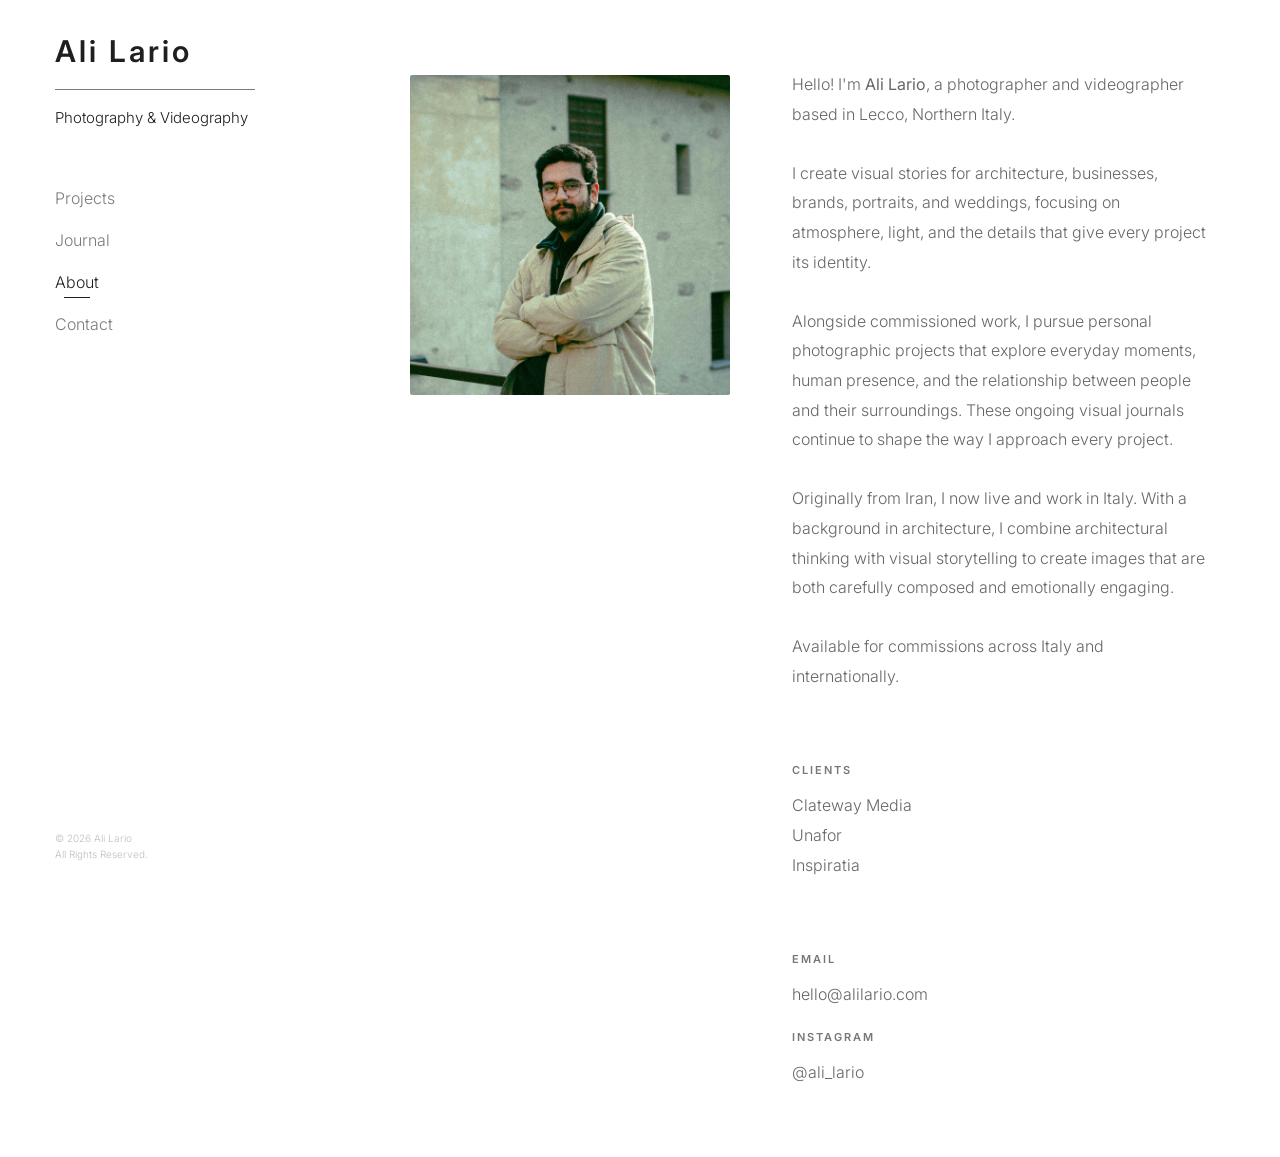
==== about.html @ 936a2332 "Add files via upload" ====
<!DOCTYPE html>

<html lang="en">

<head>

    <meta charset="UTF-8">

    <meta name="viewport"
          content="width=device-width, initial-scale=1.0">

    <title>About | Ali Lario</title>

    <link rel="icon"
          href="assets/icons/favicon.ico">

    <link rel="preconnect"
          href="https://fonts.googleapis.com">

    <link rel="preconnect"
          href="https://fonts.gstatic.com"
          crossorigin>

    <link href="https://fonts.googleapis.com/css2?family=Inter:wght@300;400;500;600&display=swap"
          rel="stylesheet">

    <!-- ========================================= -->
    <!-- SHARED STYLES -->
    <!-- ========================================= -->

    <link rel="stylesheet"
          href="assets/css/projects.css">

    <!-- ========================================= -->
    <!-- ABOUT STYLES -->
    <!-- ========================================= -->

    <link rel="stylesheet"
          href="assets/css/about.css">

</head>

<body>

<!-- MOBILE / TABLET HEADER -->

<header class="mobile-header">

    <a
        href="index.html"
        class="mobile-brand">

        Ali Lario

    </a>

    <button
        class="mobile-menu-button"
        id="mobile-menu-button"
        type="button"
        aria-label="Open menu"
        aria-controls="mobile-menu"
        aria-expanded="false">

        ☰

    </button>

</header>

<div class="page">

    <!-- ========================================= -->
    <!-- SIDEBAR -->
    <!-- ========================================= -->

    <aside class="sidebar">

        <div>

            <a
                href="index.html"
                class="brand">

                <h1>Ali Lario</h1>

                <div class="divider"></div>

                <p>

                    Photography &amp; Videography

                </p>

            </a>

            <nav class="sidebar-nav">

                <a href="projects.html">

                    Projects

                </a>

                <a href="journal.html">

                    Journal

                </a>

                <a
                    href="about.html"
                    class="active">

                    About

                </a>

                <a href="contact.html">

                    Contact

                </a>

            </nav>

        </div>

        <footer>

            © 2026 Ali Lario

            <br>

            All Rights Reserved.

        </footer>

    </aside>

    <!-- ========================================= -->
    <!-- ABOUT -->
    <!-- ========================================= -->

    <main class="about-content">

        <!-- ===================================== -->
        <!-- PORTRAIT -->
        <!-- ===================================== -->

        <section class="about-image">

            <img
                src="assets/images/about/profile.jpg"
                alt="Ali Lario">

        </section>

        <!-- ===================================== -->
        <!-- INFORMATION -->
        <!-- ===================================== -->

        <section class="about-info">

            <!-- Biography -->

            <div class="about-block">

                <p>

                    Hello! I'm <strong>Ali Lario</strong>, a photographer and videographer based in Lecco, Northern Italy.

                    <br><br>

                    I create visual stories for architecture, businesses, brands, portraits, and weddings, focusing on atmosphere, light, and the details that give every project its identity.

                    <br><br>

                    Alongside commissioned work, I pursue personal photographic projects that explore everyday moments, human presence, and the relationship between people and their surroundings. These ongoing visual journals continue to shape the way I approach every project.

                    <br><br>

                    Originally from Iran, I now live and work in Italy. With a background in architecture, I combine architectural thinking with visual storytelling to create images that are both carefully composed and emotionally engaging.

                    <br><br>

                    Available for commissions across Italy and internationally.

                </p>

            </div>

            <!-- Clients -->

            <div class="about-block">

                <span class="about-label">

                    Clients

                </span>

                <p>

                    Clateway Media

                    <br>

                    Unafor

                    <br>

                    Inspiratia

                </p>

            </div>

            <!-- Contact -->

            <div class="about-block">

                <span class="about-label">

                    Email

                </span>

                <p>

                    <a href="mailto:hello@alilario.com">

                        hello@alilario.com

                    </a>

                </p>

                <br>

                <span class="about-label">

                    Instagram

                </span>

                <p>

                    <a
                        href="https://instagram.com/ali_lario"
                        target="_blank"
                        rel="noopener">

                        @ali_lario

                    </a>

                </p>

            </div>

        </section>

    </main>

</div>

<!-- ==================================================
     MOBILE / TABLET MENU
================================================== -->

<div
    class="mobile-menu"
    id="mobile-menu"
    aria-hidden="true">

    <button
        class="mobile-menu-close"
        id="mobile-menu-close"
        type="button"
        aria-label="Close menu">

        ×

    </button>


    <nav class="mobile-menu-nav">

        <a href="projects.html">
            Architecture
        </a>

        <a href="projects.html">
            Corporate
        </a>

        <a href="projects.html">
            Wedding
        </a>

        <a href="journal.html">
            Journal
        </a>

        <a
            href="about.html"
            class="active">

            About

        </a>

        <a href="contact.html">
            Contact
        </a>

    </nav>


    <div class="mobile-menu-footer">

        © 2026 Ali Lario

        <br>

        All Rights Reserved.

    </div>

</div>

<script>

const menuButton =
    document.getElementById("mobile-menu-button");

const mobileMenu =
    document.getElementById("mobile-menu");

const menuClose =
    document.getElementById("mobile-menu-close");


function openMenu(){

    if(!mobileMenu) return;

    mobileMenu.classList.add("active");

    document.body.classList.add("menu-open");

    if(menuButton){

        menuButton.setAttribute(
            "aria-expanded",
            "true"
        );

    }

}


function closeMenu(){

    if(!mobileMenu) return;

    mobileMenu.classList.remove("active");

    document.body.classList.remove("menu-open");

    if(menuButton){

        menuButton.setAttribute(
            "aria-expanded",
            "false"
        );

    }

}


if(menuButton){

    menuButton.addEventListener(
        "click",
        openMenu
    );

}


if(menuClose){

    menuClose.addEventListener(
        "click",
        closeMenu
    );

}


if(mobileMenu){

    mobileMenu
        .querySelectorAll("a")
        .forEach(link=>{

            link.addEventListener(
                "click",
                closeMenu
            );

        });

}


document.addEventListener(
    "keydown",
    (event)=>{

        if(
            event.key==="Escape" &&
            mobileMenu &&
            mobileMenu.classList.contains("active")
        ){

            closeMenu();

        }

    }
);

</script>

</body>

</html>
---- assets/css/projects.css ----
/* ==========================================================
   ALILARIO.COM
   Projects Page v4.3
========================================================== */


/* ==========================================================
   RESET
========================================================== */

*{
    margin:0;
    padding:0;
    box-sizing:border-box;
}


/* ==========================================================
   ROOT
========================================================== */

:root{

    --white:#ffffff;
    --black:#1f1f1f;
    --gray:#7a7a7a;
    --light:#bdbdbd;

    --border:#ececec;

    --transition:.35s ease;

}


/* ==========================================================
   HTML & BODY
========================================================== */

html{
    scroll-behavior:smooth;
}

body{

    font-family:"Inter",sans-serif;

    background:var(--white);

    color:var(--black);

    overflow-x:hidden;

}


/* ==========================================================
   LINKS
========================================================== */

a{
    color:inherit;
    text-decoration:none;
}


/* ==========================================================
   IMAGES
========================================================== */

img{

    display:block;

    max-width:100%;

}


/* ==========================================================
   PAGE LAYOUT
========================================================== */

.page{

    display:grid;

    grid-template-columns:340px 1fr;

    min-height:100vh;

}


/* ==========================================================
   SIDEBAR
========================================================== */

.sidebar{

    position:sticky;

    top:0;

    align-self:start;

    height:100vh;

    display:flex;

    flex-direction:column;

    padding:38px 55px;

    background:var(--white);

}


/* ==========================================================
   BRAND
========================================================== */

.brand{

    display:block;

    text-decoration:none;

    color:inherit;

}


.brand h1{

    font-size:30px;

    font-weight:600;

    letter-spacing:3px;

    line-height:.9;

}


.divider{

    width:200px;

    height:.5px;

    background:var(--gray);

    margin:24px 0 16px;

}


.brand p{

    font-size:15px;

    font-weight:300;

    line-height:1.6;

}


/* ==========================================================
   DESKTOP NAVIGATION
========================================================== */

.sidebar-nav{

    display:flex;

    flex-direction:column;

    gap:22px;

    margin-top:58px;

}


.sidebar-nav a{

    position:relative;

    width:max-content;

    font-size:16px;

    font-weight:300;

    color:var(--gray);

    transition:var(--transition);

}


.sidebar-nav a:hover,
.sidebar-nav a.active{

    color:var(--black);

}


/* ==========================================================
   SIDEBAR UNDERLINE
========================================================== */

.sidebar-nav a::after{

    content:"";

    position:absolute;

    left:50%;

    bottom:-6px;

    width:0;

    height:1px;

    background:var(--black);

    transform:translateX(-50%);

    transition:var(--transition);

}


.sidebar-nav a:hover::after,
.sidebar-nav a.active::after{

    width:26px;

}


/* ==========================================================
   SIDEBAR FOOTER
========================================================== */

.sidebar footer{

    margin-top:auto;

    padding-top:60px;

    color:var(--light);

    font-size:10px;

    font-weight:300;

    line-height:1.6;

}


/* ==========================================================
   MAIN CONTENT
========================================================== */

.content{

    padding:45px 90px 70px;

}


/* ==========================================================
   CATEGORY NAVIGATION
========================================================== */

.categories{

    display:flex;

    gap:100px;

    margin-bottom:60px;

}


/* ==========================================================
   CATEGORY BUTTON
========================================================== */

.category{

    position:relative;

    border:none;

    background:none;

    cursor:pointer;

    font-family:inherit;

    font-size:16px;

    font-weight:300;

    color:var(--gray);

    transition:var(--transition);

}


.category:hover,
.category.active{

    color:var(--black);

}


/* ==========================================================
   CATEGORY UNDERLINE
========================================================== */

.category::after{

    content:"";

    position:absolute;

    left:50%;

    bottom:-8px;

    width:0;

    height:1px;

    background:var(--black);

    transform:translateX(-50%);

    transition:var(--transition);

}


.category:hover::after,
.category.active::after{

    width:34px;

}


/* ==========================================================
   PROJECT GRID
========================================================== */

.projects-gallery{

    display:grid;

    grid-template-columns:repeat(2,minmax(320px,680px));

    gap:60px;

    align-items:start;

}


/* ==========================================================
   PROJECT CARD
========================================================== */

.project-card{

    position:relative;

    display:block;

    overflow:hidden;

    cursor:pointer;

}


/* ==========================================================
   PROJECT IMAGE
========================================================== */

.project-image{

    overflow:hidden;

}


.project-image img{

    width:100%;

    height:auto;

    transition:

        transform .8s cubic-bezier(.22,1,.36,1),

        filter .45s ease;

}


/* ==========================================================
   PROJECT OVERLAY
========================================================== */

.project-overlay{

    position:absolute;

    inset:0;

    display:flex;

    align-items:flex-end;

    padding:34px;

    background:linear-gradient(

        to top,

        rgba(0,0,0,.55),

        rgba(0,0,0,.15),

        transparent

    );

    opacity:0;

    transition:.4s ease;

}


/* ==========================================================
   OVERLAY CONTENT
========================================================== */

.overlay-content{

    color:#fff;

    transform:translateY(18px);

    transition:.4s ease;

}


.overlay-content h2{

    font-size:30px;

    font-weight:400;

    margin-bottom:8px;

}


.overlay-content p{

    font-size:17px;

    font-weight:300;

}


/* ==========================================================
   DESKTOP HOVER
========================================================== */

.project-card:hover .project-image img{

    transform:scale(1.05);

}


.project-card:hover .project-overlay{

    opacity:1;

}


.project-card:hover .overlay-content{

    transform:translateY(0);

}


/* ==========================================================
   VIEWER OPEN — BACKGROUND
========================================================== */

.page.viewer-open{

    filter:blur(8px);

    transition:.35s ease;

}


/* ==========================================================
   PROJECT VIEWER
========================================================== */

.viewer{

    position:fixed;

    inset:0;

    display:flex;

    justify-content:center;

    align-items:center;

    opacity:0;

    visibility:hidden;

    pointer-events:none;

    transition:opacity .45s ease;

    z-index:1600;

}


.viewer.active{

    opacity:1;

    visibility:visible;

    pointer-events:auto;

}


/* ==========================================================
   VIEWER BACKDROP
========================================================== */

.viewer-backdrop{

    position:absolute;

    inset:0;

    background:rgba(15,15,15,.40);

    backdrop-filter:blur(14px);

}


/* ==========================================================
   VIEWER CONTAINER
========================================================== */

.viewer-container{

    position:relative;

    width:min(1850px,97vw);

    height:96vh;

    background:#fff;

    overflow:hidden;

    border-radius:8px;

    box-shadow:
        0 30px 90px rgba(0,0,0,.18);

    transform:scale(.97);

    opacity:0;

    transition:

        transform .7s cubic-bezier(.22,1,.36,1),

        opacity .45s ease;

}


.viewer.active .viewer-container{

    transform:scale(1);

    opacity:1;

}


/* ==========================================================
   VIEWER CONTENT — DESKTOP
========================================================== */

.viewer-content{

    display:grid;

    grid-template-columns:70% 30%;

    height:100%;

}


/* ==========================================================
   VIEWER GALLERY — DESKTOP
========================================================== */

.viewer-gallery{

    overflow-y:auto;

    overflow-x:hidden;

    padding:0;

    background:#ffffff;

    scroll-behavior:smooth;

}


.viewer-gallery img{

    width:100%;

    height:auto;

    display:block;

    object-fit:contain;

    margin-bottom:120px;

    opacity:0;

    transform:translateY(30px);

    transition:

        opacity .6s ease,

        transform .6s ease;

}


.viewer-gallery img:last-child{

    margin-bottom:24px;

}


.viewer.active .viewer-gallery img{

    opacity:1;

    transform:translateY(0);

}


/* ==========================================================
   VIEWER INFORMATION — DESKTOP
========================================================== */

.viewer-info{

    display:flex;

    border-left:1px solid var(--border);

    background:#ffffff;

}


.info-wrapper{

    align-self:flex-start;

    width:100%;

    padding:80px 70px;

    transform:translateX(40px);

    opacity:0;

    transition:

        transform .6s ease .15s,

        opacity .6s ease .15s;

}


.viewer.active .info-wrapper{

    transform:translateX(0);

    opacity:1;

}


/* ==========================================================
   VIEWER TITLE
========================================================== */

.info-wrapper h1{

    font-size:46px;

    font-weight:500;

    line-height:1.2;

    margin-bottom:70px;

}


/* ==========================================================
   INFORMATION BLOCK
========================================================== */

.info-block{

    margin-bottom:42px;

}


.info-block:last-child{

    margin-bottom:0;

}


.info-block span{

    display:block;

    margin-bottom:12px;

    font-size:11px;

    font-weight:500;

    letter-spacing:3px;

    text-transform:uppercase;

    color:var(--gray);

}


.info-block p{

    font-size:20px;

    font-weight:300;

    line-height:1.7;

}


/* ==========================================================
   VIEWER CLOSE — DESKTOP
========================================================== */

.viewer-close{

    position:absolute;

    top:32px;

    right:32px;

    width:44px;

    height:44px;

    border:none;

    background:none;

    cursor:pointer;

    font-size:42px;

    font-weight:300;

    color:#111;

    transition:.25s;

    z-index:30;

}


.viewer-close:hover{

    transform:rotate(90deg);

    opacity:.6;

}


/* ==========================================================
   VIEWER SCROLLBARS
========================================================== */

.viewer-gallery::-webkit-scrollbar,
.viewer-info::-webkit-scrollbar{

    width:6px;

}


.viewer-gallery::-webkit-scrollbar-thumb,
.viewer-info::-webkit-scrollbar-thumb{

    background:#d0d0d0;

}


/* ==========================================================
   MOBILE / TABLET HEADER
========================================================== */

.mobile-header{

    display:none;

}


.mobile-brand{

    font-size:22px;

    font-weight:600;

    letter-spacing:2px;

    line-height:1;

}


.mobile-menu-button{

    display:flex;

    align-items:center;

    justify-content:center;

    width:36px;

    height:36px;

    padding:0;

    border:none;

    background:none;

    color:var(--black);

    font-family:inherit;

    font-size:22px;

    font-weight:300;

    line-height:1;

    cursor:pointer;

}


/* ==========================================================
   MOBILE / TABLET MENU
========================================================== */

.mobile-menu{

    position:fixed;

    inset:0;

    z-index:2000;

    display:flex;

    flex-direction:column;

    align-items:center;

    justify-content:center;

    background:#ffffff;

    opacity:0;

    visibility:hidden;

    pointer-events:none;

    transition:

        opacity .3s ease,

        visibility .3s ease;

}


.mobile-menu.active{

    opacity:1;

    visibility:visible;

    pointer-events:auto;

}


/* ==========================================================
   MENU CLOSE
========================================================== */

.mobile-menu-close{

    position:absolute;

    top:24px;

    right:24px;

    width:40px;

    height:40px;

    padding:0;

    border:none;

    background:none;

    color:var(--black);

    font-family:inherit;

    font-size:28px;

    font-weight:300;

    line-height:1;

    cursor:pointer;

}


/* ==========================================================
   MENU NAVIGATION
========================================================== */

.mobile-menu-nav{

    display:flex;

    flex-direction:column;

    align-items:center;

    gap:28px;

}


.mobile-menu-nav a{

    position:relative;

    font-size:18px;

    font-weight:300;

    color:var(--gray);

    transition:var(--transition);

}


.mobile-menu-nav a:hover{

    color:var(--black);

}


.mobile-menu-nav a::after{

    content:"";

    position:absolute;

    left:50%;

    bottom:-7px;

    width:0;

    height:1px;

    background:var(--black);

    transform:translateX(-50%);

    transition:.3s ease;

}


.mobile-menu-nav a:hover::after{

    width:24px;

}


/* ==========================================================
   MENU FOOTER
========================================================== */

.mobile-menu-footer{

    position:absolute;

    left:24px;

    bottom:24px;

    color:var(--light);

    font-size:10px;

    font-weight:300;

    line-height:1.6;

}


/* ==========================================================
   TABLET
   601px — 1024px
========================================================== */

@media (min-width:601px) and (max-width:1024px){

    body{

        padding:0;

    }


    /* ------------------------------------------------------
       HEADER
    ------------------------------------------------------ */

    .mobile-header{

        position:fixed;

        top:0;

        left:0;

        right:0;

        z-index:1500;

        display:flex;

        align-items:center;

        justify-content:space-between;

        height:72px;

        padding:0 32px;

        background:rgba(255,255,255,.96);

        border-bottom:1px solid var(--border);

    }


    .mobile-brand{

        font-size:22px;

        font-weight:600;

        letter-spacing:2px;

        line-height:1;

    }


    .mobile-menu-button{

        display:flex;

        align-items:center;

        justify-content:center;

        width:36px;

        height:36px;

        padding:0;

        border:none;

        background:none;

        color:var(--black);

        font-family:inherit;

        font-size:22px;

        font-weight:300;

        line-height:1;

        cursor:pointer;

    }


    /* ------------------------------------------------------
       HIDE DESKTOP SIDEBAR
    ------------------------------------------------------ */

    .sidebar{

        display:none;

    }


    /* ------------------------------------------------------
       PAGE
    ------------------------------------------------------ */

    .page{

        display:block;

        min-height:100vh;

    }


    /* ------------------------------------------------------
       CONTENT
    ------------------------------------------------------ */

    .content{

        padding:112px 40px 60px;

    }


    /* ------------------------------------------------------
       CATEGORY FILTER
    ------------------------------------------------------ */

    .categories{

        display:none;

    }


    /* ------------------------------------------------------
       PROJECT / JOURNAL GRID
    ------------------------------------------------------ */

    .projects-gallery{

        grid-template-columns:repeat(2,minmax(0,1fr));

        gap:28px;

    }


    /* ------------------------------------------------------
       STATIC OVERLAY
    ------------------------------------------------------ */

    .project-overlay{

        opacity:1;

        padding:22px;

        background:linear-gradient(

            to top,

            rgba(0,0,0,.48),

            rgba(0,0,0,.10),

            transparent

        );

    }


    .overlay-content{

        transform:none;

    }


    .overlay-content h2{

        font-size:20px;

        margin-bottom:5px;

    }


    .overlay-content p{

        font-size:13px;

    }


    /* ------------------------------------------------------
       DISABLE HOVER
    ------------------------------------------------------ */

    .project-card:hover .project-image img{

        transform:none;

    }


    .project-card:hover .project-overlay{

        opacity:1;

    }


    .project-card:hover .overlay-content{

        transform:none;

    }


    /* ======================================================
       MOBILE / TABLET MENU
    ====================================================== */

    .mobile-menu{

        position:fixed;

        inset:0;

        z-index:2000;

        display:flex;

        flex-direction:column;

        align-items:center;

        justify-content:center;

        background:#ffffff;

        opacity:0;

        visibility:hidden;

        pointer-events:none;

        transition:
            opacity .3s ease,
            visibility .3s ease;

    }


    .mobile-menu.active{

        opacity:1;

        visibility:visible;

        pointer-events:auto;

    }


    .mobile-menu-close{

        position:absolute;

        top:24px;

        right:24px;

        width:40px;

        height:40px;

        padding:0;

        border:none;

        background:none;

        color:var(--black);

        font-family:inherit;

        font-size:28px;

        font-weight:300;

        line-height:1;

        cursor:pointer;

    }


    .mobile-menu-nav{

        display:flex;

        flex-direction:column;

        align-items:center;

        gap:28px;

    }


    .mobile-menu-nav a{

        position:relative;

        font-size:18px;

        font-weight:300;

        color:var(--gray);

        transition:var(--transition);

    }


    .mobile-menu-nav a:hover{

        color:var(--black);

    }


    .mobile-menu-footer{

        position:absolute;

        left:24px;

        bottom:24px;

        color:var(--light);

        font-size:10px;

        font-weight:300;

        line-height:1.6;

    }


    /* ======================================================
       PROJECT / JOURNAL VIEWER
    ====================================================== */

    .viewer{

        align-items:center;

    }


    .viewer-container{

        width:94vw;

        height:92vh;

        max-height:92vh;

        overflow-y:auto;

        overflow-x:hidden;

        overscroll-behavior:contain;

        -webkit-overflow-scrolling:touch;

        border-radius:8px;

    }


    .viewer-content{

        display:flex;

        flex-direction:column;

        height:auto;

        min-height:100%;

    }


    .viewer-close{

    position:sticky;

    top:0;

    padding-right:20px;

    width:100%;

    height:42px;

    display:flex;

    align-items:center;

    justify-content:flex-end;

    flex-shrink:0;

    font-size:30px;

    line-height:1;

    background:#ffffff;

    color:#111;

    z-index:1000;

}


    .viewer-close:hover{

        transform:none;

        opacity:.6;

    }


    .viewer-gallery{

        width:100%;

        height:auto;

        overflow:visible;

        padding-top:20px;

        scroll-behavior:auto;

    }


    .viewer-gallery img{

        width:100%;

        height:auto;

        margin:0 0 28px;

        opacity:1;

        transform:none;

        transition:none;

    }


    .viewer-gallery img:last-child{

        margin-bottom:0;

    }


    .viewer-info{

        width:100%;

        display:block;

        border-left:none;

        border-top:1px solid var(--border);

        overflow:visible;

        flex:none;

    }


    .info-wrapper{

        width:100%;

        padding:42px 40px 50px;

        transform:none;

        opacity:1;

        transition:none;

    }


    .viewer.active .info-wrapper{

        transform:none;

        opacity:1;

    }


    .info-wrapper h1{

        font-size:36px;

        line-height:1.1;

        margin-bottom:38px;

    }


    .info-block{

        margin-bottom:24px;

    }


    .info-block span{

        margin-bottom:8px;

        font-size:9px;

        letter-spacing:2.5px;

    }


    .info-block p{

        font-size:16px;

        line-height:1.5;

    }

}


/* ==========================================================
   MOBILE
   600px AND BELOW
========================================================== */

@media (max-width:600px){

    body{

        padding:0;

    }


    /* ------------------------------------------------------
       HEADER
    ------------------------------------------------------ */

    .mobile-header{

        position:fixed;

        top:0;

        left:0;

        right:0;

        z-index:1500;

        display:flex;

        align-items:center;

        justify-content:space-between;

        height:64px;

        padding:0 22px;

        background:rgba(255,255,255,.96);

        border-bottom:1px solid var(--border);

    }


    .mobile-brand{

        font-size:20px;

        font-weight:600;

        letter-spacing:2px;

        line-height:1;

    }


    .mobile-menu-button{

        display:flex;

        align-items:center;

        justify-content:center;

        width:34px;

        height:34px;

        padding:0;

        border:none;

        background:none;

        color:var(--black);

        font-family:inherit;

        font-size:21px;

        font-weight:300;

        line-height:1;

        cursor:pointer;

    }


    /* ------------------------------------------------------
       HIDE DESKTOP SIDEBAR
    ------------------------------------------------------ */

    .sidebar{

        display:none;

    }


    /* ------------------------------------------------------
       PAGE
    ------------------------------------------------------ */

    .page{

        display:block;

        min-height:100vh;

    }


    /* ------------------------------------------------------
       CONTENT
    ------------------------------------------------------ */

    .content{

        padding:94px 22px 40px;

    }


    .categories{

        display:none;

    }


    /* ------------------------------------------------------
       ONE COLUMN
    ------------------------------------------------------ */

    .projects-gallery{

        grid-template-columns:1fr;

        gap:28px;

    }


    /* ------------------------------------------------------
       STATIC OVERLAY
    ------------------------------------------------------ */

    .project-overlay{

        opacity:1;

        padding:18px;

        background:linear-gradient(

            to top,

            rgba(0,0,0,.50),

            rgba(0,0,0,.10),

            transparent

        );

    }


    .overlay-content{

        transform:none;

    }


    .overlay-content h2{

        font-size:18px;

        font-weight:400;

        margin-bottom:5px;

    }


    .overlay-content p{

        font-size:12px;

        font-weight:300;

    }


    .project-card:hover .project-image img{

        transform:none;

    }


    .project-card:hover .project-overlay{

        opacity:1;

    }


    .project-card:hover .overlay-content{

        transform:none;

    }


    /* ======================================================
       MOBILE MENU
    ====================================================== */

    .mobile-menu{

        position:fixed;

        inset:0;

        z-index:2000;

        display:flex;

        flex-direction:column;

        align-items:center;

        justify-content:center;

        background:#ffffff;

        opacity:0;

        visibility:hidden;

        pointer-events:none;

        transition:
            opacity .3s ease,
            visibility .3s ease;

    }


    .mobile-menu.active{

        opacity:1;

        visibility:visible;

        pointer-events:auto;

    }


    .mobile-menu-close{

        position:absolute;

        top:15px;

        right:18px;

        width:40px;

        height:40px;

        padding:0;

        border:none;

        background:none;

        color:var(--black);

        font-family:inherit;

        font-size:26px;

        font-weight:300;

        line-height:1;

        cursor:pointer;

    }


    .mobile-menu-nav{

        display:flex;

        flex-direction:column;

        align-items:center;

        gap:22px;

    }


    .mobile-menu-nav a{

        position:relative;

        font-size:15px;

        font-weight:300;

        color:var(--gray);

        transition:var(--transition);

    }


    .mobile-menu-nav a:hover{

        color:var(--black);

    }


    .mobile-menu-footer{

        position:absolute;

        left:24px;

        bottom:24px;

        color:var(--light);

        font-size:8px;

        font-weight:300;

        line-height:1.6;

    }


    /* ======================================================
       VIEWER
    ====================================================== */

    .viewer{

        align-items:center;

    }


    .viewer-container{

        width:calc(100vw - 24px);

        height:calc(100vh - 24px);

        max-height:calc(100vh - 24px);

        overflow-y:auto;

        overflow-x:hidden;

        overscroll-behavior:contain;

        -webkit-overflow-scrolling:touch;

        border-radius:4px;

    }


    .viewer-content{

        display:flex;

        flex-direction:column;

        height:auto;

        min-height:100%;

    }


    .viewer-close{

    position:sticky;

    top:0;

    padding-right:20px;

    width:100%;

    height:42px;

    display:flex;

    align-items:center;

    justify-content:flex-end;

    flex-shrink:0;

    font-size:30px;

    line-height:1;

    background:#ffffff;

    color:#111;

    z-index:1000;

}


    .viewer-close:hover{

        transform:none;

        opacity:.6;

    }


    .viewer-gallery{

        width:100%;

        height:auto;

        overflow:visible;

        padding-top:20px;

        scroll-behavior:auto;

    }


    .viewer-gallery img{

        width:100%;

        height:auto;

        margin:0 0 24px;

        opacity:1;

        transform:none;

        transition:none;

    }


    .viewer-gallery img:last-child{

        margin-bottom:0;

    }


    .viewer-info{

        width:100%;

        display:block;

        border-left:none;

        border-top:1px solid var(--border);

        overflow:visible;

        flex:none;

    }


    .info-wrapper{

        width:100%;

        padding:30px 22px 38px;

        transform:none;

        opacity:1;

        transition:none;

    }


    .viewer.active .info-wrapper{

        transform:none;

        opacity:1;

    }


    .info-wrapper h1{

        font-size:30px;

        line-height:1.1;

        margin-bottom:32px;

    }


    .info-block{

        margin-bottom:20px;

    }


    .info-block span{

        font-size:8px;

        letter-spacing:2px;

        margin-bottom:7px;

    }


    .info-block p{

        font-size:15px;

        line-height:1.45;

    }

}


/* ==========================================================
   VERY SMALL PHONES
   380px AND BELOW
========================================================== */

@media (max-width:380px){

    .mobile-header{

        padding:0 18px;

    }


    .mobile-brand{

        font-size:18px;

    }


    .content{

        padding-left:18px;

        padding-right:18px;

    }


    .projects-gallery{

        gap:22px;

    }


    .project-overlay{

        padding:15px;

    }


    .overlay-content h2{

        font-size:17px;

    }


    .overlay-content p{

        font-size:11px;

    }


    .mobile-menu-nav{

        gap:24px;

    }


    .mobile-menu-nav a{

        font-size:17px;

    }


    .viewer-container{

        width:calc(100vw - 16px);

        height:calc(100vh - 16px);

        max-height:calc(100vh - 16px);

    }


    .viewer-close{

        width:42px;

        height:42px;

        font-size:25px;

    }


    .viewer-gallery{

        padding-top:42px;

    }


    .info-wrapper{

        padding:26px 18px 34px;

    }


    .info-wrapper h1{

        font-size:28px;

        margin-bottom:28px;

    }


    .info-block{

        margin-bottom:18px;

    }


    .info-block p{

        font-size:14px;

    }

}

/* ==========================================================
   PROJECTS — TABLET LANDSCAPE
========================================================== */

@media (min-width:1025px) and (max-width:1200px)
and (orientation:landscape){

    #projects-gallery .project-overlay{
        display:block !important;
        opacity:1 !important;
    }

    #projects-gallery .overlay-content{
        transform:translate(-20px, 120px);
    }

    #projects-gallery .overlay-content h2{
        font-size:16px;
    }

    #projects-gallery .overlay-content p{
        font-size:10px;
    }


    /* VIEWER — CENTER ON FULL VIEWPORT */

    .viewer{
        position:fixed;
        inset:0;
        width:100vw;
        height:100vh;
        align-items:center;
        justify-content:center;
    }

    .viewer-container{
        width:94vw;
        height:92vh;
        max-height:92vh;
        overflow-y:auto;
        overflow-x:hidden;
        overscroll-behavior:contain;
        -webkit-overflow-scrolling:touch;
    }

    .viewer-info .info-wrapper{
    padding:100px 40px 50px;
}

.viewer-info #viewer-title{
    font-size:20px;
    line-height:1.1;
    margin-bottom:30px;
}
    

}
---- assets/css/about.css ----
/* ==========================================================
   ALILARIO.COM
   About
========================================================== */


/* ==========================================================
   CONTENT
========================================================== */

.about-content{

    display:grid;

    grid-template-columns:320px minmax(0,720px);

    gap:62px;

    align-items:start;

    padding:70px;

}


/* ==========================================================
   IMAGE
========================================================== */

.about-image{

    position:relative;

    top:5px;

}


.about-image img{

    display:block;

    width:100%;

    border-radius:2px;

    transition:.35s ease;

}


.about-image img:hover{

    transform:scale(1.015);

}


/* ==========================================================
   INFORMATION
========================================================== */

.about-info{

    display:flex;

    flex-direction:column;

    gap:72px;

}


/* ==========================================================
   BLOCK
========================================================== */

.about-block{

    max-width:700px;

}


/* ==========================================================
   TEXT
========================================================== */

.about-block p{

    margin:0;

    font-size:16px;

    line-height:1.85;

    color:#666666;

    font-weight:300;

}


.about-block strong{

    font-weight:400;

}


/* ==========================================================
   LABELS
========================================================== */

.about-label{

    display:block;

    margin-bottom:14px;

    font-size:11px;

    font-weight:600;

    letter-spacing:.18em;

    text-transform:uppercase;

    color:#777;

}


/* ==========================================================
   LINKS
========================================================== */

.about-block a{

    color:inherit;

    text-decoration:none;

    transition:.25s ease;

}


.about-block a:hover{

    opacity:.55;

}


/* ==========================================================
   RESPONSIVE
   TABLET + MOBILE ONLY
========================================================== */


/* ==========================================================
   TABLET
   601px — 1024px
========================================================== */

@media (min-width:601px) and (max-width:1024px){

    .about-content{

        grid-template-columns:1fr;

        gap:56px;

        padding:110px 50px 50px;

    }


    .about-image{

        position:static;

        max-width:420px;

    }

}


/* ==========================================================
   MOBILE
   600px AND BELOW
========================================================== */

@media (max-width:600px){

    .about-content{

        grid-template-columns:1fr;

        gap:48px;

        padding:90px 32px 32px;

    }


    .about-image{

        position:static;

        max-width:100%;

    }


    .about-info{

        gap:48px;

    }


    .about-block p{

        font-size:16px;

    }

}


/* ==========================================================
   VERY SMALL PHONES
   380px AND BELOW
========================================================== */

@media (max-width:380px){

    .about-content{

        padding:24px;

    }

}
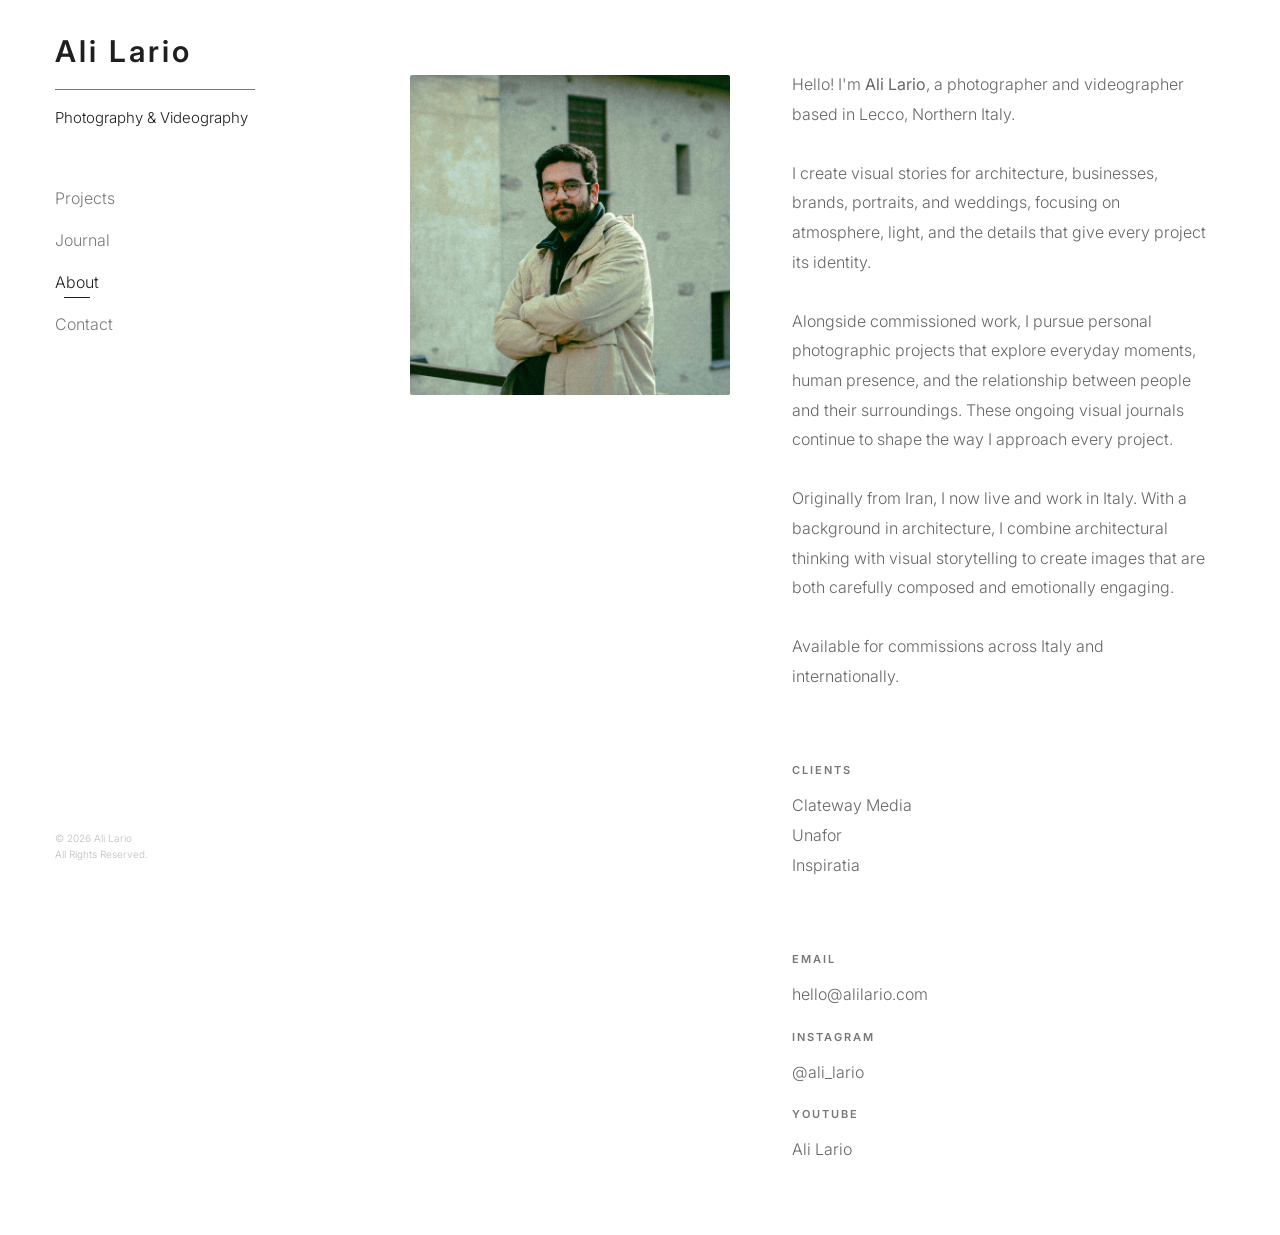
==== commit 5970209f: "Update about.html Update About page with YouTube" ====
--- a/about.html
+++ b/about.html
@@ -5,14 +5,27 @@
 <head>
 
     <meta charset="UTF-8">
-
-    <meta name="viewport"
-          content="width=device-width, initial-scale=1.0">
-
-    <title>About | Ali Lario</title>
-
-    <link rel="icon"
-          href="assets/icons/favicon.ico">
+    <meta name="viewport" content="width=device-width, initial-scale=1.0">
+
+    <!-- Google Analytics -->
+    <script async src="https://www.googletagmanager.com/gtag/js?id=G-9DG07F6HY6"></script>
+    <script>
+        window.dataLayer = window.dataLayer || [];
+
+        function gtag(){
+            dataLayer.push(arguments);
+        }
+
+        gtag('js', new Date());
+
+        gtag('config', 'G-9DG07F6HY6');
+    </script>
+
+    <title>Ali Lario</title>
+
+    <link rel="icon"   
+          type="image/png"
+          href="assets/icons/logo.png">
 
     <link rel="preconnect"
           href="https://fonts.googleapis.com">
@@ -257,6 +270,26 @@
 
                 </p>
 
+                <br>
+
+                <span class="about-label">
+
+                    YouTube
+
+                </span>
+
+                <p>
+
+                    <a
+                    href="https://www.youtube.com/@alilario"
+                    target="_blank"
+                    rel="noopener"> Ali Lario
+                
+                    </a>
+
+                </p>
+                
+
             </div>
 
         </section>
@@ -287,16 +320,16 @@
 
     <nav class="mobile-menu-nav">
 
-        <a href="projects.html">
+        <a href="projects.html?category=architecture">
             Architecture
         </a>
 
-        <a href="projects.html">
+        <a href="projects.html?category=corporate">
             Corporate
         </a>
 
-        <a href="projects.html">
-            Wedding
+        <a href="projects.html?category=people">
+            People
         </a>
 
         <a href="journal.html">
@@ -439,4 +472,4 @@
 
 </body>
 
-</html>+</html>
